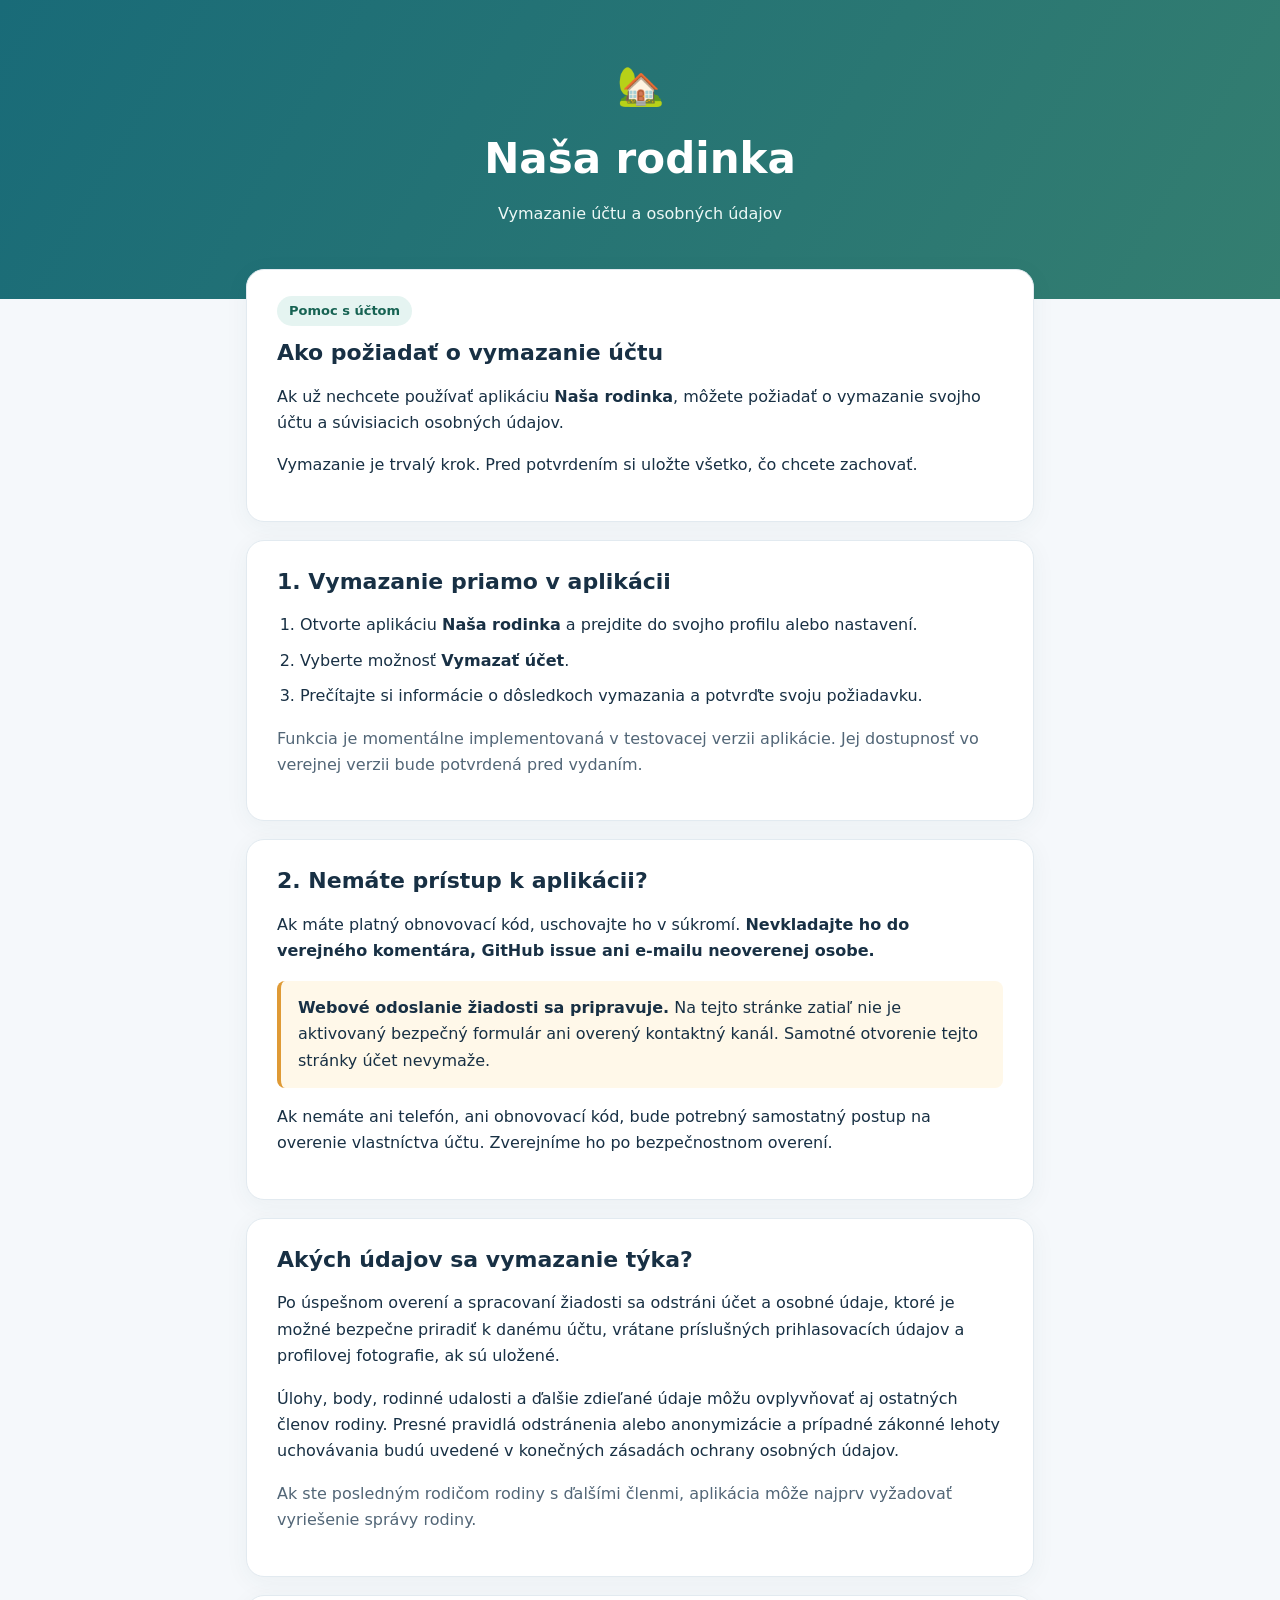
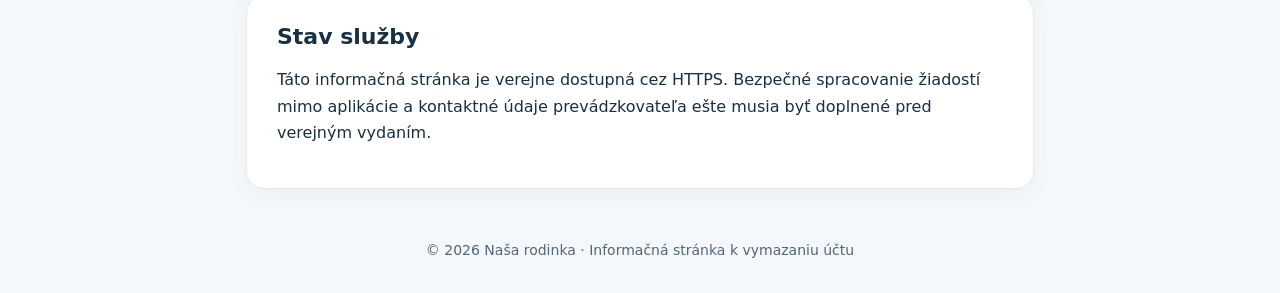
==== index.html @ b349e3fd "Add files via upload" ====
<!doctype html>
<html lang="sk">
<head>
  <meta charset="utf-8">
  <meta name="viewport" content="width=device-width, initial-scale=1">
  <meta name="color-scheme" content="light">
  <meta name="description" content="Informácie o vymazaní účtu a osobných údajov v aplikácii Naša rodinka.">
  <title>Vymazanie účtu | Naša rodinka</title>
  <style>
    :root{font-family:system-ui,-apple-system,"Segoe UI",Roboto,Arial,sans-serif;color:#183044;background:#f5f8fb}
    *{box-sizing:border-box}body{margin:0;line-height:1.65}header{background:linear-gradient(120deg,#196b78,#347e70);color:white;padding:55px 20px 64px;text-align:center}header .logo{font-size:38px}h1{font-size:clamp(28px,5vw,42px);margin:6px 0}header p{max-width:650px;margin:8px auto;color:#edf8f6}main{max-width:820px;margin:-30px auto 50px;padding:0 16px}.panel{background:white;border:1px solid #e2eaf0;border-radius:18px;padding:26px 30px;margin-bottom:18px;box-shadow:0 5px 24px #1e46530d}h2{font-size:22px;line-height:1.35;margin:0 0 14px}ol{padding-left:23px}li{margin:9px 0}.notice{border-left:4px solid #df9a35;background:#fff8e9;padding:14px 17px;border-radius:8px}.muted{color:#526677}.pill{display:inline-block;background:#e5f4f1;color:#176353;border-radius:50px;font-size:13px;font-weight:700;padding:4px 12px;margin-bottom:12px}a{color:#116a79;overflow-wrap:anywhere}a:focus-visible{outline:3px solid #f3ac40;outline-offset:3px}footer{text-align:center;color:#536675;font-size:14px;padding:0 20px 30px}@media(max-width:600px){.panel{padding:21px 19px}header{padding-top:38px}}
  </style>
</head>
<body>
  <header>
    <div class="logo" aria-hidden="true">🏡</div>
    <h1>Naša rodinka</h1>
    <p>Vymazanie účtu a osobných údajov</p>
  </header>
  <main>
    <section class="panel" aria-labelledby="intro">
      <span class="pill">Pomoc s účtom</span>
      <h2 id="intro">Ako požiadať o vymazanie účtu</h2>
      <p>Ak už nechcete používať aplikáciu <strong>Naša rodinka</strong>, môžete požiadať o vymazanie svojho účtu a súvisiacich osobných údajov.</p>
      <p>Vymazanie je trvalý krok. Pred potvrdením si uložte všetko, čo chcete zachovať.</p>
    </section>
    <section class="panel" aria-labelledby="app">
      <h2 id="app">1. Vymazanie priamo v aplikácii</h2>
      <ol>
        <li>Otvorte aplikáciu <strong>Naša rodinka</strong> a prejdite do svojho profilu alebo nastavení.</li>
        <li>Vyberte možnosť <strong>Vymazať účet</strong>.</li>
        <li>Prečítajte si informácie o dôsledkoch vymazania a potvrďte svoju požiadavku.</li>
      </ol>
      <p class="muted">Funkcia je momentálne implementovaná v testovacej verzii aplikácie. Jej dostupnosť vo verejnej verzii bude potvrdená pred vydaním.</p>
    </section>
    <section class="panel" aria-labelledby="outside">
      <h2 id="outside">2. Nemáte prístup k aplikácii?</h2>
      <p>Ak máte platný obnovovací kód, uschovajte ho v súkromí. <strong>Nevkladajte ho do verejného komentára, GitHub issue ani e-mailu neoverenej osobe.</strong></p>
      <div class="notice" role="status"><strong>Webové odoslanie žiadosti sa pripravuje.</strong> Na tejto stránke zatiaľ nie je aktivovaný bezpečný formulár ani overený kontaktný kanál. Samotné otvorenie tejto stránky účet nevymaže.</div>
      <p>Ak nemáte ani telefón, ani obnovovací kód, bude potrebný samostatný postup na overenie vlastníctva účtu. Zverejníme ho po bezpečnostnom overení.</p>
    </section>
    <section class="panel" aria-labelledby="data">
      <h2 id="data">Akých údajov sa vymazanie týka?</h2>
      <p>Po úspešnom overení a spracovaní žiadosti sa odstráni účet a osobné údaje, ktoré je možné bezpečne priradiť k danému účtu, vrátane príslušných prihlasovacích údajov a profilovej fotografie, ak sú uložené.</p>
      <p>Úlohy, body, rodinné udalosti a ďalšie zdieľané údaje môžu ovplyvňovať aj ostatných členov rodiny. Presné pravidlá odstránenia alebo anonymizácie a prípadné zákonné lehoty uchovávania budú uvedené v konečných zásadách ochrany osobných údajov.</p>
      <p class="muted">Ak ste posledným rodičom rodiny s ďalšími členmi, aplikácia môže najprv vyžadovať vyriešenie správy rodiny.</p>
    </section>
    <section class="panel" aria-labelledby="status">
      <h2 id="status">Stav služby</h2>
      <p>Táto informačná stránka je verejne dostupná cez HTTPS. Bezpečné spracovanie žiadostí mimo aplikácie a kontaktné údaje prevádzkovateľa ešte musia byť doplnené pred verejným vydaním.</p>
    </section>
  </main>
  <footer>© 2026 Naša rodinka · Informačná stránka k vymazaniu účtu</footer>
</body>
</html>
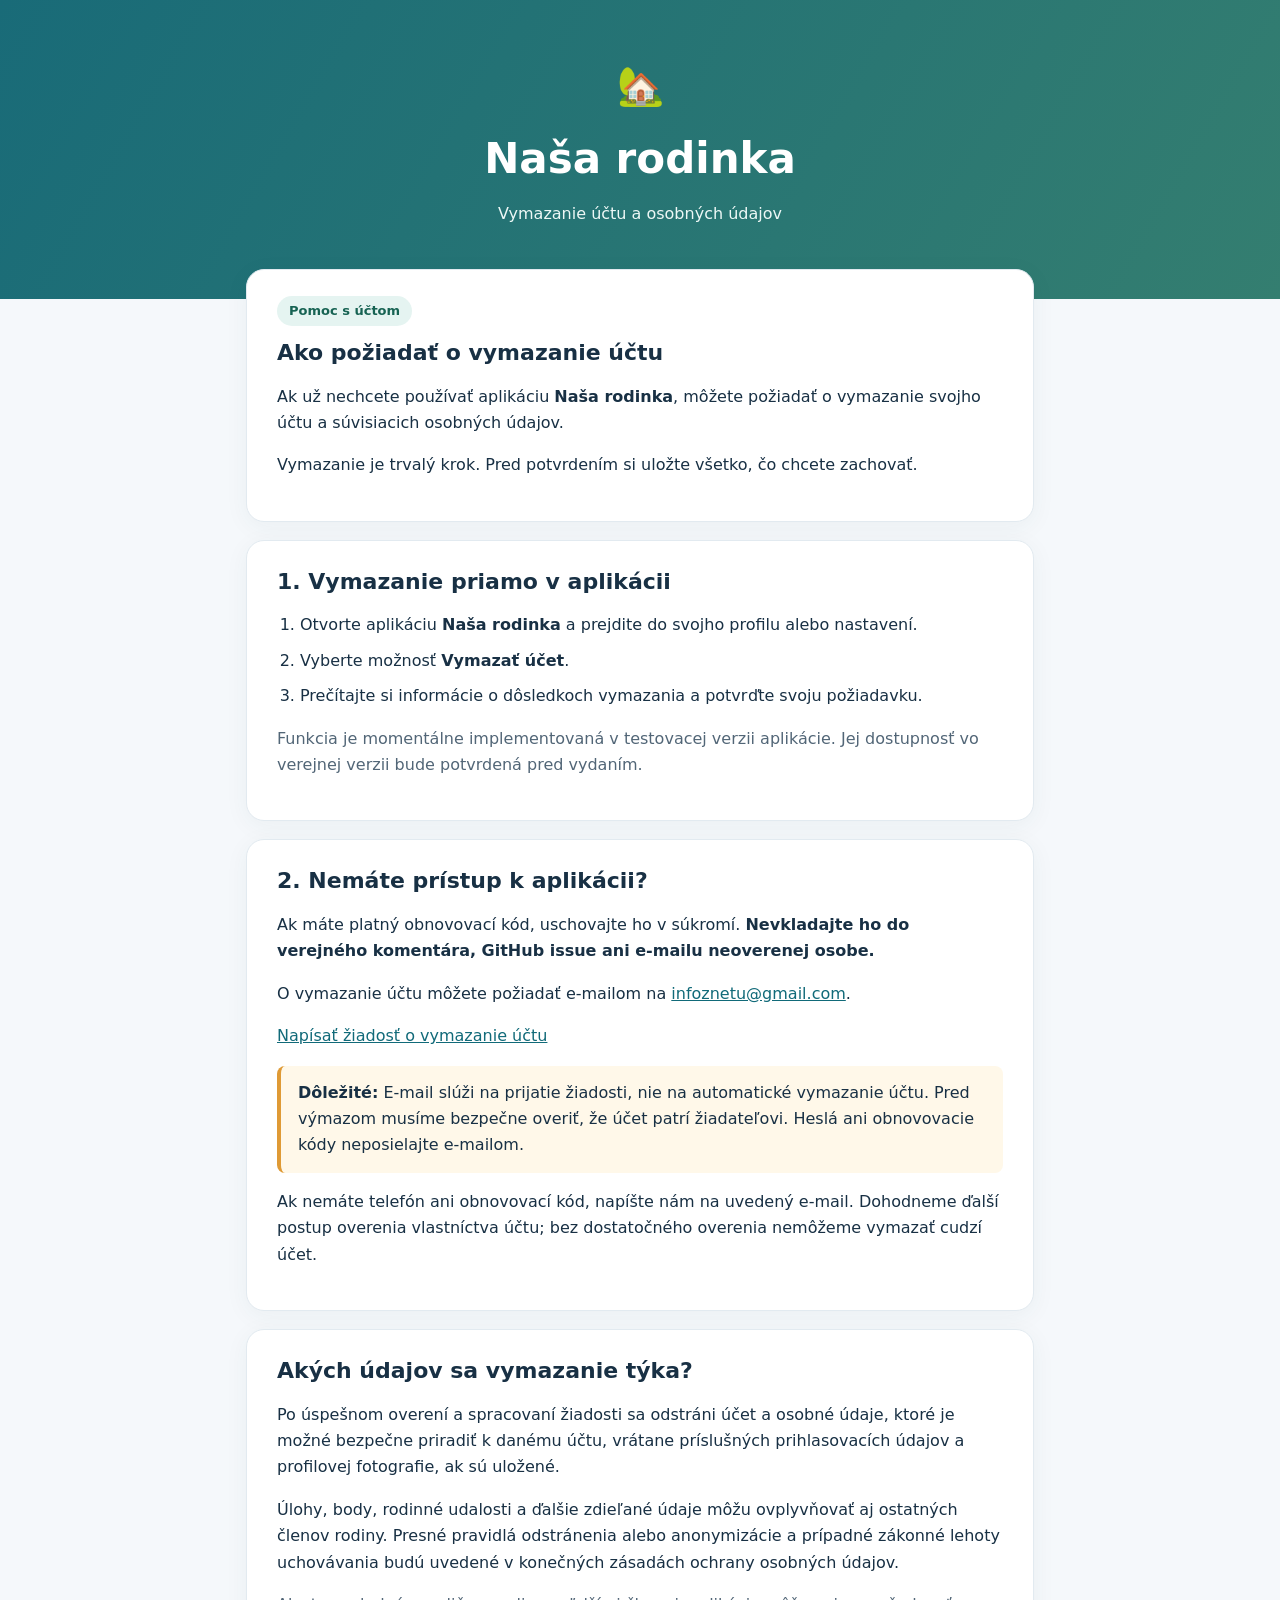
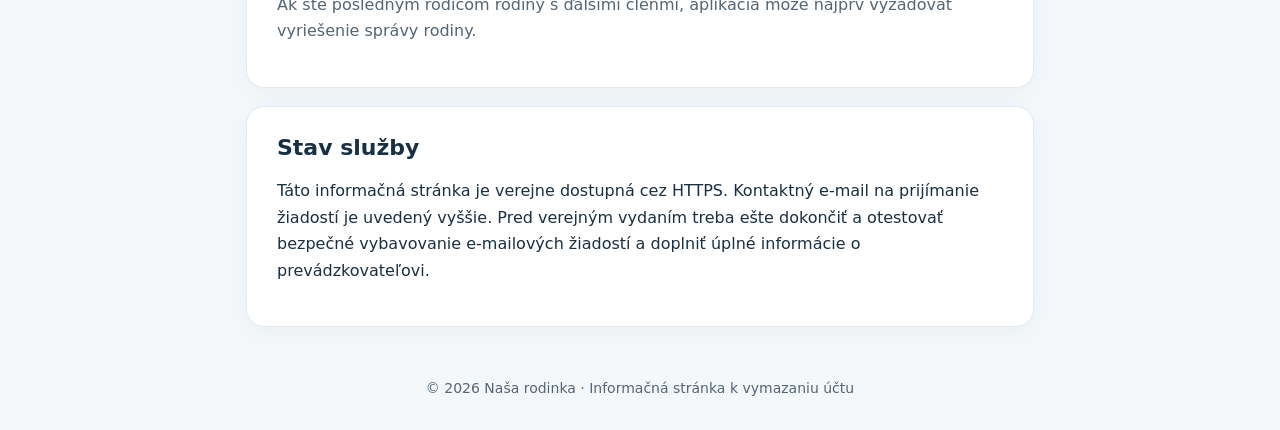
==== commit df7b8db6: "Update index.html" ====
--- a/index.html
+++ b/index.html
@@ -36,8 +36,10 @@
     <section class="panel" aria-labelledby="outside">
       <h2 id="outside">2. Nemáte prístup k aplikácii?</h2>
       <p>Ak máte platný obnovovací kód, uschovajte ho v súkromí. <strong>Nevkladajte ho do verejného komentára, GitHub issue ani e-mailu neoverenej osobe.</strong></p>
-      <div class="notice" role="status"><strong>Webové odoslanie žiadosti sa pripravuje.</strong> Na tejto stránke zatiaľ nie je aktivovaný bezpečný formulár ani overený kontaktný kanál. Samotné otvorenie tejto stránky účet nevymaže.</div>
-      <p>Ak nemáte ani telefón, ani obnovovací kód, bude potrebný samostatný postup na overenie vlastníctva účtu. Zverejníme ho po bezpečnostnom overení.</p>
+      <p>O vymazanie účtu môžete požiadať e-mailom na <a href="mailto:infoznetu@gmail.com?subject=Na%C5%A1a%20rodinka%20%E2%80%93%20%C5%BEiados%C5%A5%20o%20vymazanie%20%C3%BA%C4%8Dtu">infoznetu@gmail.com</a>.</p>
+      <p><a href="mailto:infoznetu@gmail.com?subject=Na%C5%A1a%20rodinka%20%E2%80%93%20%C5%BEiados%C5%A5%20o%20vymazanie%20%C3%BA%C4%8Dtu">Napísať žiadosť o vymazanie účtu</a></p>
+      <div class="notice" role="status"><strong>Dôležité:</strong> E-mail slúži na prijatie žiadosti, nie na automatické vymazanie účtu. Pred výmazom musíme bezpečne overiť, že účet patrí žiadateľovi. Heslá ani obnovovacie kódy neposielajte e-mailom.</div>
+      <p>Ak nemáte telefón ani obnovovací kód, napíšte nám na uvedený e-mail. Dohodneme ďalší postup overenia vlastníctva účtu; bez dostatočného overenia nemôžeme vymazať cudzí účet.</p>
     </section>
     <section class="panel" aria-labelledby="data">
       <h2 id="data">Akých údajov sa vymazanie týka?</h2>
@@ -47,7 +49,7 @@
     </section>
     <section class="panel" aria-labelledby="status">
       <h2 id="status">Stav služby</h2>
-      <p>Táto informačná stránka je verejne dostupná cez HTTPS. Bezpečné spracovanie žiadostí mimo aplikácie a kontaktné údaje prevádzkovateľa ešte musia byť doplnené pred verejným vydaním.</p>
+      <p>Táto informačná stránka je verejne dostupná cez HTTPS. Kontaktný e-mail na prijímanie žiadostí je uvedený vyššie. Pred verejným vydaním treba ešte dokončiť a otestovať bezpečné vybavovanie e-mailových žiadostí a doplniť úplné informácie o prevádzkovateľovi.</p>
     </section>
   </main>
   <footer>© 2026 Naša rodinka · Informačná stránka k vymazaniu účtu</footer>
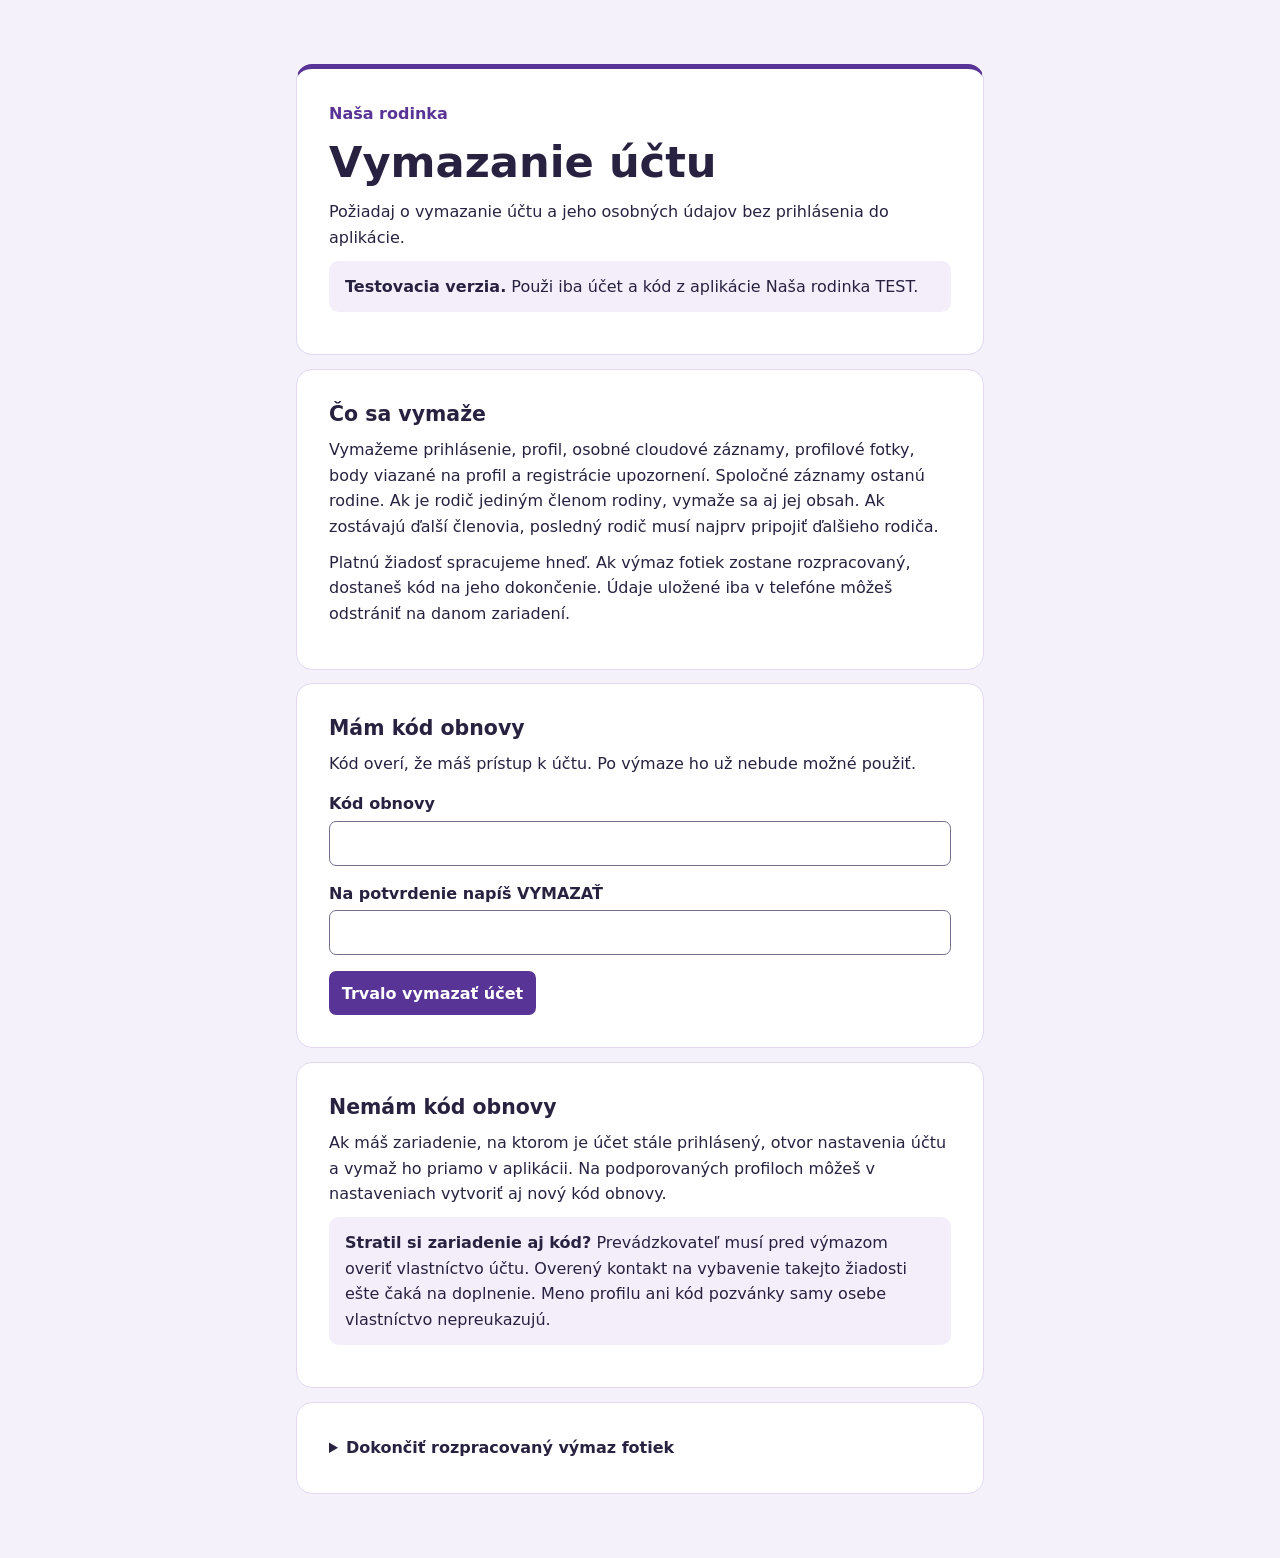
==== commit b9589190: "Publish the TEST account deletion form" ====
--- a/index.html
+++ b/index.html
@@ -1,57 +1,55 @@
 <!doctype html>
 <html lang="sk">
 <head>
-  <meta charset="utf-8">
-  <meta name="viewport" content="width=device-width, initial-scale=1">
-  <meta name="color-scheme" content="light">
-  <meta name="description" content="Informácie o vymazaní účtu a osobných údajov v aplikácii Naša rodinka.">
-  <title>Vymazanie účtu | Naša rodinka</title>
-  <style>
-    :root{font-family:system-ui,-apple-system,"Segoe UI",Roboto,Arial,sans-serif;color:#183044;background:#f5f8fb}
-    *{box-sizing:border-box}body{margin:0;line-height:1.65}header{background:linear-gradient(120deg,#196b78,#347e70);color:white;padding:55px 20px 64px;text-align:center}header .logo{font-size:38px}h1{font-size:clamp(28px,5vw,42px);margin:6px 0}header p{max-width:650px;margin:8px auto;color:#edf8f6}main{max-width:820px;margin:-30px auto 50px;padding:0 16px}.panel{background:white;border:1px solid #e2eaf0;border-radius:18px;padding:26px 30px;margin-bottom:18px;box-shadow:0 5px 24px #1e46530d}h2{font-size:22px;line-height:1.35;margin:0 0 14px}ol{padding-left:23px}li{margin:9px 0}.notice{border-left:4px solid #df9a35;background:#fff8e9;padding:14px 17px;border-radius:8px}.muted{color:#526677}.pill{display:inline-block;background:#e5f4f1;color:#176353;border-radius:50px;font-size:13px;font-weight:700;padding:4px 12px;margin-bottom:12px}a{color:#116a79;overflow-wrap:anywhere}a:focus-visible{outline:3px solid #f3ac40;outline-offset:3px}footer{text-align:center;color:#536675;font-size:14px;padding:0 20px 30px}@media(max-width:600px){.panel{padding:21px 19px}header{padding-top:38px}}
-  </style>
+<meta charset="utf-8">
+<meta name="viewport" content="width=device-width, initial-scale=1">
+<meta name="referrer" content="no-referrer">
+<meta name="robots" content="noindex">
+<meta http-equiv="Content-Security-Policy" content="default-src 'none'; style-src 'self'; script-src 'self'; connect-src https://eqgipdmgquaiipsprjix.supabase.co; base-uri 'none'; form-action 'none'">
+<title>Vymazanie účtu | Naša rodinka</title>
+<link rel="stylesheet" href="./style.css">
+<script type="module" src="./delete.mjs"></script>
 </head>
 <body>
+<main>
   <header>
-    <div class="logo" aria-hidden="true">🏡</div>
-    <h1>Naša rodinka</h1>
-    <p>Vymazanie účtu a osobných údajov</p>
+    <p class="brand">Naša rodinka</p>
+    <h1>Vymazanie účtu</h1>
+    <p>Požiadaj o vymazanie účtu a jeho osobných údajov bez prihlásenia do aplikácie.</p>
+    <p class="notice"><strong>Testovacia verzia.</strong> Použi iba účet a kód z aplikácie Naša rodinka TEST.</p>
   </header>
-  <main>
-    <section class="panel" aria-labelledby="intro">
-      <span class="pill">Pomoc s účtom</span>
-      <h2 id="intro">Ako požiadať o vymazanie účtu</h2>
-      <p>Ak už nechcete používať aplikáciu <strong>Naša rodinka</strong>, môžete požiadať o vymazanie svojho účtu a súvisiacich osobných údajov.</p>
-      <p>Vymazanie je trvalý krok. Pred potvrdením si uložte všetko, čo chcete zachovať.</p>
-    </section>
-    <section class="panel" aria-labelledby="app">
-      <h2 id="app">1. Vymazanie priamo v aplikácii</h2>
-      <ol>
-        <li>Otvorte aplikáciu <strong>Naša rodinka</strong> a prejdite do svojho profilu alebo nastavení.</li>
-        <li>Vyberte možnosť <strong>Vymazať účet</strong>.</li>
-        <li>Prečítajte si informácie o dôsledkoch vymazania a potvrďte svoju požiadavku.</li>
-      </ol>
-      <p class="muted">Funkcia je momentálne implementovaná v testovacej verzii aplikácie. Jej dostupnosť vo verejnej verzii bude potvrdená pred vydaním.</p>
-    </section>
-    <section class="panel" aria-labelledby="outside">
-      <h2 id="outside">2. Nemáte prístup k aplikácii?</h2>
-      <p>Ak máte platný obnovovací kód, uschovajte ho v súkromí. <strong>Nevkladajte ho do verejného komentára, GitHub issue ani e-mailu neoverenej osobe.</strong></p>
-      <p>O vymazanie účtu môžete požiadať e-mailom na <a href="mailto:infoznetu@gmail.com?subject=Na%C5%A1a%20rodinka%20%E2%80%93%20%C5%BEiados%C5%A5%20o%20vymazanie%20%C3%BA%C4%8Dtu">infoznetu@gmail.com</a>.</p>
-      <p><a href="mailto:infoznetu@gmail.com?subject=Na%C5%A1a%20rodinka%20%E2%80%93%20%C5%BEiados%C5%A5%20o%20vymazanie%20%C3%BA%C4%8Dtu">Napísať žiadosť o vymazanie účtu</a></p>
-      <div class="notice" role="status"><strong>Dôležité:</strong> E-mail slúži na prijatie žiadosti, nie na automatické vymazanie účtu. Pred výmazom musíme bezpečne overiť, že účet patrí žiadateľovi. Heslá ani obnovovacie kódy neposielajte e-mailom.</div>
-      <p>Ak nemáte telefón ani obnovovací kód, napíšte nám na uvedený e-mail. Dohodneme ďalší postup overenia vlastníctva účtu; bez dostatočného overenia nemôžeme vymazať cudzí účet.</p>
-    </section>
-    <section class="panel" aria-labelledby="data">
-      <h2 id="data">Akých údajov sa vymazanie týka?</h2>
-      <p>Po úspešnom overení a spracovaní žiadosti sa odstráni účet a osobné údaje, ktoré je možné bezpečne priradiť k danému účtu, vrátane príslušných prihlasovacích údajov a profilovej fotografie, ak sú uložené.</p>
-      <p>Úlohy, body, rodinné udalosti a ďalšie zdieľané údaje môžu ovplyvňovať aj ostatných členov rodiny. Presné pravidlá odstránenia alebo anonymizácie a prípadné zákonné lehoty uchovávania budú uvedené v konečných zásadách ochrany osobných údajov.</p>
-      <p class="muted">Ak ste posledným rodičom rodiny s ďalšími členmi, aplikácia môže najprv vyžadovať vyriešenie správy rodiny.</p>
-    </section>
-    <section class="panel" aria-labelledby="status">
-      <h2 id="status">Stav služby</h2>
-      <p>Táto informačná stránka je verejne dostupná cez HTTPS. Kontaktný e-mail na prijímanie žiadostí je uvedený vyššie. Pred verejným vydaním treba ešte dokončiť a otestovať bezpečné vybavovanie e-mailových žiadostí a doplniť úplné informácie o prevádzkovateľovi.</p>
-    </section>
-  </main>
-  <footer>© 2026 Naša rodinka · Informačná stránka k vymazaniu účtu</footer>
+  <section aria-labelledby="scope">
+    <h2 id="scope">Čo sa vymaže</h2>
+    <p>Vymažeme prihlásenie, profil, osobné cloudové záznamy, profilové fotky, body viazané na profil a registrácie upozornení. Spoločné záznamy ostanú rodine. Ak je rodič jediným členom rodiny, vymaže sa aj jej obsah. Ak zostávajú ďalší členovia, posledný rodič musí najprv pripojiť ďalšieho rodiča.</p>
+    <p>Platnú žiadosť spracujeme hneď. Ak výmaz fotiek zostane rozpracovaný, dostaneš kód na jeho dokončenie. Údaje uložené iba v telefóne môžeš odstrániť na danom zariadení.</p>
+  </section>
+  <section aria-labelledby="with-code">
+    <h2 id="with-code">Mám kód obnovy</h2>
+    <p>Kód overí, že máš prístup k účtu. Po výmaze ho už nebude možné použiť.</p>
+    <form id="delete">
+      <label for="code">Kód obnovy</label>
+      <input id="code" type="password" required maxlength="128" autocomplete="off" spellcheck="false">
+      <label for="confirm">Na potvrdenie napíš VYMAZAŤ</label>
+      <input id="confirm" type="text" required maxlength="7" autocomplete="off" spellcheck="false">
+      <button disabled>Trvalo vymazať účet</button>
+      <p id="delete-status" class="status" role="status"></p>
+    </form>
+    <noscript><p>Na odoslanie žiadosti povoľ JavaScript.</p></noscript>
+  </section>
+  <section aria-labelledby="without-code">
+    <h2 id="without-code">Nemám kód obnovy</h2>
+    <p>Ak máš zariadenie, na ktorom je účet stále prihlásený, otvor nastavenia účtu a vymaž ho priamo v aplikácii. Na podporovaných profiloch môžeš v nastaveniach vytvoriť aj nový kód obnovy.</p>
+    <p class="notice"><strong>Stratil si zariadenie aj kód?</strong> Prevádzkovateľ musí pred výmazom overiť vlastníctvo účtu. Overený kontakt na vybavenie takejto žiadosti ešte čaká na doplnenie. Meno profilu ani kód pozvánky samy osebe vlastníctvo nepreukazujú.</p>
+  </section>
+  <details>
+    <summary>Dokončiť rozpracovaný výmaz fotiek</summary>
+    <form id="cleanup">
+      <label for="receipt">Kód na dokončenie výmazu</label>
+      <input id="receipt" type="password" required maxlength="36" autocomplete="off" spellcheck="false">
+      <button disabled>Dokončiť výmaz fotiek</button>
+      <p id="cleanup-status" class="status" role="status"></p>
+    </form>
+  </details>
+</main>
 </body>
 </html>
--- a/style.css
+++ b/style.css
@@ -0,0 +1,32 @@
+:root {
+  color-scheme: light;
+  font: 100%/1.6 system-ui, sans-serif;
+  color: #282240;
+  background: #f4f1fa;
+}
+* { box-sizing: border-box; }
+body { margin: 0; }
+main { width: min(100% - 2rem, 43rem); margin: clamp(1rem, 5vw, 4rem) auto; }
+header, section, details {
+  background: #fff;
+  padding: clamp(1rem, 4vw, 2rem);
+  margin-bottom: .85rem;
+  border: 1px solid #e2d9f0;
+  border-radius: 1rem;
+}
+header { border-top: .35rem solid #593497; }
+h1, h2 { margin: 0; line-height: 1.2; }
+h1 { font-size: clamp(1.95rem, 6vw, 2.7rem); }
+h2 { font-size: 1.28rem; }
+p { margin: .65rem 0; }
+.brand { margin-top: 0; color: #593497; font-weight: 700; }
+.notice { background: #f4eefb; padding: .8rem 1rem; border-radius: .6rem; }
+label { display: block; margin: .9rem 0 .25rem; font-weight: 600; }
+input, button { min-height: 44px; border-radius: .45rem; font: inherit; padding: .55rem .8rem; }
+input { width: 100%; border: 1px solid #776b8b; }
+button { margin-top: 1rem; border: 0; color: white; background: #593497; font-weight: 700; cursor: pointer; }
+button:disabled { opacity: .65; cursor: default; }
+summary { cursor: pointer; font-weight: 650; }
+:focus-visible { outline: 3px solid #7245b6; outline-offset: 3px; }
+.status { overflow-wrap: anywhere; }
+.status:empty { margin: 0; }
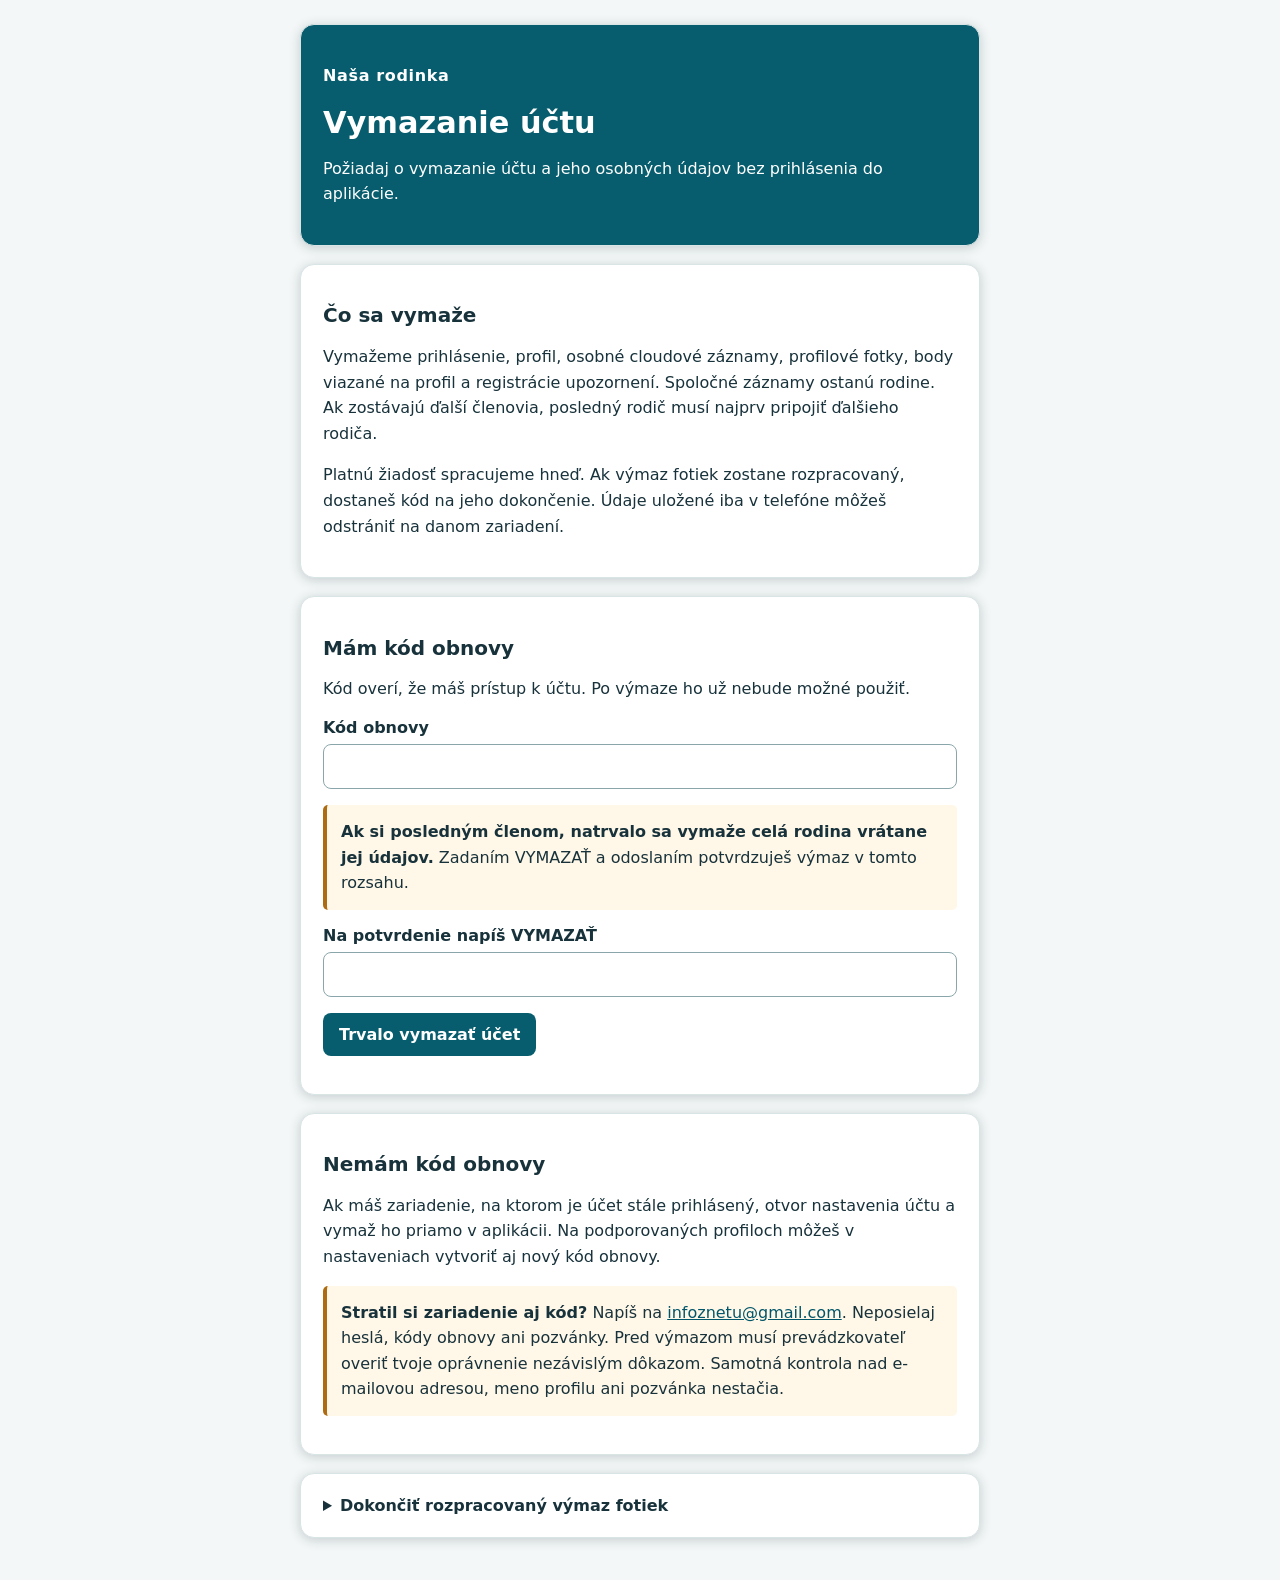
==== commit f295f492: "Connect account deletion form to the verified production endpoint" ====
--- a/index.html
+++ b/index.html
@@ -5,7 +5,7 @@
 <meta name="viewport" content="width=device-width, initial-scale=1">
 <meta name="referrer" content="no-referrer">
 <meta name="robots" content="noindex">
-<meta http-equiv="Content-Security-Policy" content="default-src 'none'; style-src 'self'; script-src 'self'; connect-src https://eqgipdmgquaiipsprjix.supabase.co; base-uri 'none'; form-action 'none'">
+<meta http-equiv="Content-Security-Policy" content="default-src 'none'; style-src 'self'; script-src 'self'; connect-src https://pmrexbworebprrarhuxn.supabase.co; base-uri 'none'; form-action 'none'">
 <title>Vymazanie účtu | Naša rodinka</title>
 <link rel="stylesheet" href="./style.css">
 <script type="module" src="./delete.mjs"></script>
@@ -16,11 +16,10 @@
     <p class="brand">Naša rodinka</p>
     <h1>Vymazanie účtu</h1>
     <p>Požiadaj o vymazanie účtu a jeho osobných údajov bez prihlásenia do aplikácie.</p>
-    <p class="notice"><strong>Testovacia verzia.</strong> Použi iba účet a kód z aplikácie Naša rodinka TEST.</p>
   </header>
   <section aria-labelledby="scope">
     <h2 id="scope">Čo sa vymaže</h2>
-    <p>Vymažeme prihlásenie, profil, osobné cloudové záznamy, profilové fotky, body viazané na profil a registrácie upozornení. Spoločné záznamy ostanú rodine. Ak je rodič jediným členom rodiny, vymaže sa aj jej obsah. Ak zostávajú ďalší členovia, posledný rodič musí najprv pripojiť ďalšieho rodiča.</p>
+    <p>Vymažeme prihlásenie, profil, osobné cloudové záznamy, profilové fotky, body viazané na profil a registrácie upozornení. Spoločné záznamy ostanú rodine. Ak zostávajú ďalší členovia, posledný rodič musí najprv pripojiť ďalšieho rodiča.</p>
     <p>Platnú žiadosť spracujeme hneď. Ak výmaz fotiek zostane rozpracovaný, dostaneš kód na jeho dokončenie. Údaje uložené iba v telefóne môžeš odstrániť na danom zariadení.</p>
   </section>
   <section aria-labelledby="with-code">
@@ -29,8 +28,9 @@
     <form id="delete">
       <label for="code">Kód obnovy</label>
       <input id="code" type="password" required maxlength="128" autocomplete="off" spellcheck="false">
+      <p class="notice" id="delete-consequences"><strong>Ak si posledným členom, natrvalo sa vymaže celá rodina vrátane jej údajov.</strong> Zadaním VYMAZAŤ a odoslaním potvrdzuješ výmaz v tomto rozsahu.</p>
       <label for="confirm">Na potvrdenie napíš VYMAZAŤ</label>
-      <input id="confirm" type="text" required maxlength="7" autocomplete="off" spellcheck="false">
+      <input id="confirm" type="text" required maxlength="7" autocomplete="off" spellcheck="false" aria-describedby="delete-consequences">
       <button disabled>Trvalo vymazať účet</button>
       <p id="delete-status" class="status" role="status"></p>
     </form>
@@ -39,13 +39,15 @@
   <section aria-labelledby="without-code">
     <h2 id="without-code">Nemám kód obnovy</h2>
     <p>Ak máš zariadenie, na ktorom je účet stále prihlásený, otvor nastavenia účtu a vymaž ho priamo v aplikácii. Na podporovaných profiloch môžeš v nastaveniach vytvoriť aj nový kód obnovy.</p>
-    <p class="notice"><strong>Stratil si zariadenie aj kód?</strong> Prevádzkovateľ musí pred výmazom overiť vlastníctvo účtu. Overený kontakt na vybavenie takejto žiadosti ešte čaká na doplnenie. Meno profilu ani kód pozvánky samy osebe vlastníctvo nepreukazujú.</p>
+    <p class="notice"><strong>Stratil si zariadenie aj kód?</strong> Napíš na <a href="mailto:infoznetu@gmail.com">infoznetu@gmail.com</a>. Neposielaj heslá, kódy obnovy ani pozvánky. Pred výmazom musí prevádzkovateľ overiť tvoje oprávnenie nezávislým dôkazom. Samotná kontrola nad e-mailovou adresou, meno profilu ani pozvánka nestačia.</p>
   </section>
   <details>
     <summary>Dokončiť rozpracovaný výmaz fotiek</summary>
     <form id="cleanup">
       <label for="receipt">Kód na dokončenie výmazu</label>
       <input id="receipt" type="password" required maxlength="36" autocomplete="off" spellcheck="false">
+      <label for="cleanup-code">Pôvodný kód obnovy</label>
+      <input id="cleanup-code" type="password" required maxlength="128" autocomplete="off" spellcheck="false">
       <button disabled>Dokončiť výmaz fotiek</button>
       <p id="cleanup-status" class="status" role="status"></p>
     </form>
--- a/style.css
+++ b/style.css
@@ -1,32 +1 @@
-:root {
-  color-scheme: light;
-  font: 100%/1.6 system-ui, sans-serif;
-  color: #282240;
-  background: #f4f1fa;
-}
-* { box-sizing: border-box; }
-body { margin: 0; }
-main { width: min(100% - 2rem, 43rem); margin: clamp(1rem, 5vw, 4rem) auto; }
-header, section, details {
-  background: #fff;
-  padding: clamp(1rem, 4vw, 2rem);
-  margin-bottom: .85rem;
-  border: 1px solid #e2d9f0;
-  border-radius: 1rem;
-}
-header { border-top: .35rem solid #593497; }
-h1, h2 { margin: 0; line-height: 1.2; }
-h1 { font-size: clamp(1.95rem, 6vw, 2.7rem); }
-h2 { font-size: 1.28rem; }
-p { margin: .65rem 0; }
-.brand { margin-top: 0; color: #593497; font-weight: 700; }
-.notice { background: #f4eefb; padding: .8rem 1rem; border-radius: .6rem; }
-label { display: block; margin: .9rem 0 .25rem; font-weight: 600; }
-input, button { min-height: 44px; border-radius: .45rem; font: inherit; padding: .55rem .8rem; }
-input { width: 100%; border: 1px solid #776b8b; }
-button { margin-top: 1rem; border: 0; color: white; background: #593497; font-weight: 700; cursor: pointer; }
-button:disabled { opacity: .65; cursor: default; }
-summary { cursor: pointer; font-weight: 650; }
-:focus-visible { outline: 3px solid #7245b6; outline-offset: 3px; }
-.status { overflow-wrap: anywhere; }
-.status:empty { margin: 0; }
+:root{color-scheme:light;font-family:system-ui,-apple-system,"Segoe UI",sans-serif;color:#18323b;background:#f3f7f7}*{box-sizing:border-box}body{margin:0;padding:24px 14px}main{max-width:680px;margin:0 auto}header,section,details{background:white;border:1px solid #d9e4e5;border-radius:14px;padding:22px;margin-bottom:18px;box-shadow:0 2px 12px #1233}header{background:#075d6d;color:white}.brand{font-weight:750;letter-spacing:.04em}h1{font-size:1.9rem;margin:.2em 0}h2{font-size:1.25rem}p{line-height:1.6}label{display:block;font-weight:650;margin:16px 0 7px}input{width:100%;font:inherit;border:1px solid #8ba6ab;border-radius:8px;padding:12px}input:focus-visible,button:focus-visible,summary:focus-visible{outline:3px solid #6dbdc8;outline-offset:2px}button{font:inherit;font-weight:700;border:0;border-radius:8px;background:#075d6d;color:white;padding:12px 16px;margin-top:16px;cursor:pointer}button:disabled{opacity:.5;cursor:not-allowed}.notice{padding:14px;border-left:4px solid #ad6b12;background:#fff7e7;border-radius:5px}.status{font-weight:650;overflow-wrap:anywhere}summary{font-weight:700;cursor:pointer}a{color:#00566a}@media(max-width:440px){header,section,details{padding:17px}body{padding:14px 9px}}
